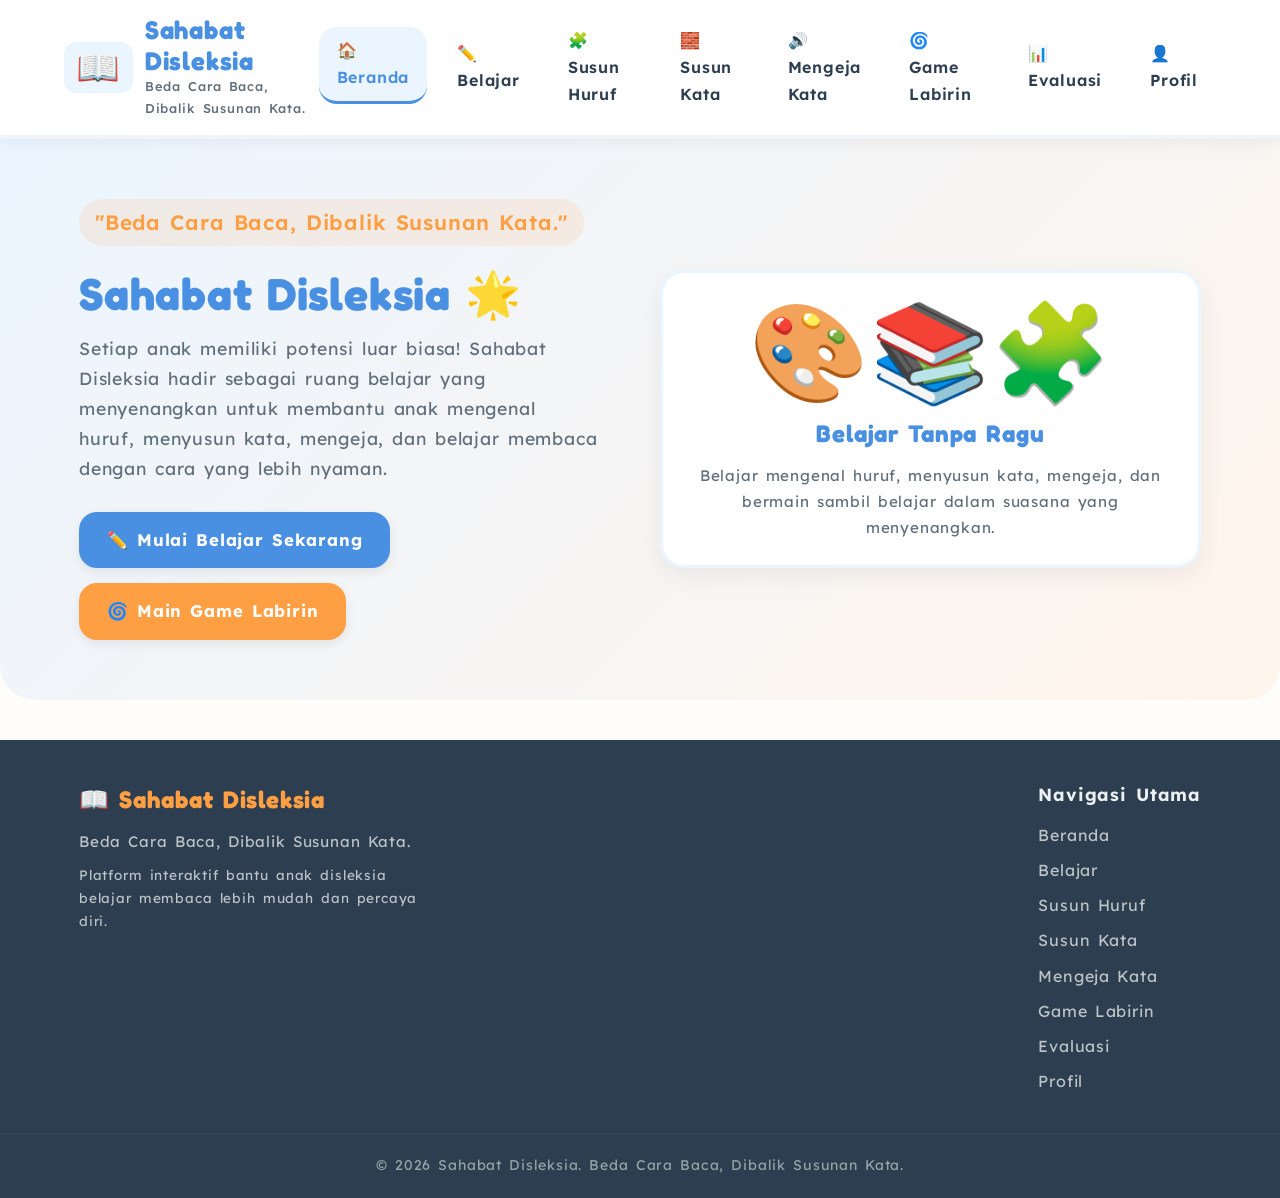
==== index.html @ 706bbc1d "second commit" ====
<!DOCTYPE html>
<html lang="id">
<head>
  <meta charset="UTF-8">
  <meta name="viewport" content="width=device-width, initial-scale=1.0">
  <title>Beranda - Sahabat Disleksia</title>
  <link rel="stylesheet" href="css/style.css">
</head>

<body>

  <!-- Header Navigasi -->
  <header class="main-header">
    <div class="container nav-container">

      <a href="index.html" class="brand-logo">
        <span class="logo-icon">📖</span>

        <div class="brand-text">
          <span class="site-title">Sahabat Disleksia</span>
          <span class="site-tagline">
            Beda Cara Baca, Dibalik Susunan Kata.
          </span>
        </div>
      </a>

      <button
        class="mobile-menu-toggle"
        id="mobileMenuToggle"
        aria-label="Buka Menu"
      >
        ☰
      </button>

      <nav>
        <ul class="nav-links" id="navLinks">

          <li>
            <a href="index.html" class="nav-link active">
              🏠 Beranda
            </a>
          </li>

          <li>
            <a href="belajar.html" class="nav-link">
              ✏️ Belajar
            </a>
          </li>

          <li>
            <a href="susun-huruf.html" class="nav-link">
              🧩 Susun Huruf
            </a>
          </li>

          <li>
            <a href="susun-kata.html" class="nav-link">
              🧱 Susun Kata
            </a>
          </li>

          <li>
            <a href="mengeja-kata.html" class="nav-link">
              🔊 Mengeja Kata
            </a>
          </li>

          <li>
            <a href="game-labirin.html" class="nav-link">
              🌀 Game Labirin
            </a>
          </li>

          <li>
            <a href="evaluasi.html" class="nav-link">
              📊 Evaluasi
            </a>
          </li>

          <li>
            <a href="profil.html" class="nav-link">
              👤 Profil
            </a>
          </li>


        </ul>
      </nav>

    </div>
  </header>


  <!-- Hero Section -->
  <section class="hero">

    <div class="container hero-grid">

      <div class="hero-text">

        <span class="hero-tagline">
          "Beda Cara Baca, Dibalik Susunan Kata."
        </span>

        <h1>
          Sahabat Disleksia 🌟
        </h1>

        <p class="hero-desc">
          Setiap anak memiliki potensi luar biasa!
          Sahabat Disleksia hadir sebagai ruang belajar yang
          menyenangkan untuk membantu anak mengenal huruf,
          menyusun kata, mengeja, dan belajar membaca dengan
          cara yang lebih nyaman.
        </p>

        <div class="hero-buttons">

          <a
            href="belajar.html"
            class="btn btn-primary"
          >
            ✏️ Mulai Belajar Sekarang
          </a>

        <a
          href="game-labirin.html"
          class="btn btn-secondary"
            >
           🌀 Main Game Labirin
        </a>

        </div>

      </div>


      <!-- Ilustrasi Hero -->
      <div class="hero-image-card">

        <div
          style="
            font-size: 6rem;
            line-height: 1.1;
            margin-bottom: 10px;
          "
        >
          🎨📚🧩
        </div>

        <h3
          style="
            font-family: var(--font-heading);
            color: var(--primary);
            font-size: 1.5rem;
            margin-bottom: 8px;
          "
        >
          Belajar Tanpa Ragu
        </h3>

        <p
          style="
            font-size: 0.95rem;
            color: var(--text-muted);
          "
        >
          Belajar mengenal huruf, menyusun kata,
          mengeja, dan bermain sambil belajar
          dalam suasana yang menyenangkan.
        </p>

      </div>

    </div>

  </section>
  
 <!-- Footer -->
<footer class="main-footer">

  <div class="container footer-content">

    <div class="footer-brand">

      <h3>
        📖 Sahabat Disleksia
      </h3>

      <p>
        Beda Cara Baca, Dibalik Susunan Kata.
      </p>

      <p
        style="
          margin-top: 8px;
          font-size: 0.85rem;
        "
      >
        Platform interaktif bantu anak disleksia
        belajar membaca lebih mudah dan percaya diri.
      </p>

    </div>


    <div class="footer-links">

      <h4>Navigasi Utama</h4>

      <ul>

        <li>
          <a href="index.html">
            Beranda
          </a>
        </li>

        <li>
          <a href="belajar.html">
            Belajar
          </a>
        </li>

        <li>
          <a href="susun-huruf.html">
            Susun Huruf
          </a>
        </li>

        <li>
          <a href="susun-kata.html">
            Susun Kata
          </a>
        </li>

        <li>
          <a href="mengeja-kata.html">
            Mengeja Kata
          </a>
        </li>

        <li>
          <a href="game-labirin.html">
            Game Labirin
          </a>
        </li>

        <li>
          <a href="evaluasi.html">
            Evaluasi
          </a>
        </li>

        <li>
          <a href="profil.html">
            Profil
          </a>
        </li>

      </ul>

    </div>

  </div>


  <div class="footer-bottom">

    <p>
      &copy; 2026 Sahabat Disleksia.
      Beda Cara Baca, Dibalik Susunan Kata.
    </p>

  </div>

</footer>


  <!-- JavaScript -->
  <script src="js/main.js"></script>

  <script>
    // Proteksi Auth di Beranda
    requireAuth();
  </script>

</body>
</html>
---- css/style.css ----
/* ----------------------------------------------------
   SAHABAT DISLEKSIA - STYLESHEET UTAMA
   Desain Ramah Anak & Accessible untuk Disleksia
---------------------------------------------------- */

@import url('https://fonts.googleapis.com/css2?family=Fredoka:wght@400;600;700&family=Lexend:wght@400;500;600;700&display=swap');

:root {
  /* Palette Warna Ramah Anak & High Legibility */
  --primary: #4A90E2;        /* Biru Lembut */
  --primary-dark: #357ABD;
  --secondary: #FF9F43;      /* Oranye Ceria */
  --accent: #2ECC71;         /* Hijau Segar */
  --purple: #9B59B6;         /* Ungu Kreatif */
  --warning: #EE5253;        /* Merah Lembut */
  
  --bg-color: #FFFDF9;        /* Off-white (mengurangi silau untuk disleksia) */
  --bg-card: #FFFFFF;
  --text-main: #2C3E50;      /* Kontras tinggi namun tidak menusuk mata */
  --text-muted: #606F7B;
  --border-color: #E2E8F0;
  
  /* Typography */
  --font-main: 'Lexend', 'Comic Neue', Arial, sans-serif;
  --font-heading: 'Fredoka', cursive, sans-serif;
  --letter-spacing: 0.05em;  /* Spasi huruf lebih renggang agar mudah dibaca */
  --word-spacing: 0.15em;    /* Spasi kata yang jelas */
  --line-height: 1.7;        /* Jarak antar baris luas */
  
  /* Shadow & Radius */
  --radius-sm: 12px;
  --radius-md: 18px;
  --radius-lg: 24px;
  --shadow-soft: 0 8px 24px rgba(0, 0, 0, 0.06);
  --shadow-hover: 0 12px 30px rgba(74, 144, 226, 0.18);
}

/* Reset & Global */
* {
  box-sizing: border-box;
  margin: 0;
  padding: 0;
}

body {
  font-family: var(--font-main);
  background-color: var(--bg-color);
  color: var(--text-main);
  line-height: var(--line-height);
  letter-spacing: var(--letter-spacing);
  word-spacing: var(--word-spacing);
  min-height: 100vh;
  display: flex;
  flex-direction: column;
  overflow-x: hidden;
}

/* Dyslexic Font Mode Toggle via JS */
body.font-dyslexic {
  font-family: 'OpenDyslexic', 'Lexend', sans-serif !important;
  letter-spacing: 0.08em;
  word-spacing: 0.2em;
}

/* Container */
.container {
  width: 90%;
  max-width: 1200px;
  margin: 0 auto;
  padding: 0 15px;
}

/* Header & Navbar */
.main-header {
  background: #FFFFFF;
  box-shadow: 0 4px 15px rgba(0,0,0,0.05);
  position: sticky;
  top: 0;
  z-index: 1000;
  border-bottom: 4px solid #F0F4F8;
}

.nav-container {
  display: flex;
  justify-content: space-between;
  align-items: center;
  padding: 15px 0;
}

.brand-logo {
  display: flex;
  align-items: center;
  gap: 12px;
  text-decoration: none;
}

.brand-logo .logo-icon {
  font-size: 2.2rem;
  background: #EBF5FF;
  padding: 8px 12px;
  border-radius: var(--radius-sm);
  display: inline-block;
  line-height: 1;
}

.brand-logo .brand-text {
  display: flex;
  flex-direction: column;
}

.brand-logo .site-title {
  font-family: var(--font-heading);
  font-size: 1.6rem;
  font-weight: 700;
  color: var(--primary);
  line-height: 1.2;
}

.brand-logo .site-tagline {
  font-size: 0.8rem;
  color: var(--text-muted);
  font-weight: 500;
}

/* Nav Menu */
.nav-links {
  display: flex;
  list-style: none;
  gap: 12px;
  align-items: center;
}

.nav-link {
  display: flex;
  align-items: center;
  gap: 8px;
  padding: 10px 18px;
  border-radius: var(--radius-md);
  text-decoration: none;
  font-weight: 600;
  font-size: 1rem;
  color: var(--text-main);
  transition: all 0.2s ease;
}

.nav-link:hover, .nav-link.active {
  background-color: #EBF5FF;
  color: var(--primary);
  transform: translateY(-2px);
}

.nav-link.active {
  border-bottom: 3px solid var(--primary);
}

.user-badge {
  display: flex;
  align-items: center;
  gap: 10px;
  background: #FFF9E6;
  padding: 6px 14px;
  border-radius: 30px;
  border: 2px solid #FFE082;
  font-size: 0.9rem;
  font-weight: 600;
}

.btn-logout {
  background: #FFE5E5;
  color: var(--warning);
  border: none;
  padding: 6px 12px;
  border-radius: 20px;
  cursor: pointer;
  font-weight: bold;
  font-size: 0.85rem;
  transition: 0.2s;
}

.btn-logout:hover {
  background: var(--warning);
  color: white;
}

.mobile-menu-toggle {
  display: none;
  background: none;
  border: none;
  font-size: 1.8rem;
  cursor: pointer;
  color: var(--text-main);
}

/* Hero Section */
.hero {
  background: linear-gradient(135deg, #EBF5FF 0%, #FFF5EB 100%);
  padding: 60px 0;
  border-radius: 0 0 35px 35px;
  margin-bottom: 40px;
  position: relative;
  overflow: hidden;
}

.hero-grid {
  display: grid;
  grid-template-columns: 1fr 1fr;
  gap: 40px;
  align-items: center;
}

.hero-text h1 {
  font-family: var(--font-heading);
  font-size: 2.8rem;
  color: var(--primary);
  margin-bottom: 12px;
  line-height: 1.25;
}

.hero-tagline {
  font-size: 1.3rem;
  font-weight: 600;
  color: var(--secondary);
  background: rgba(255, 159, 67, 0.12);
  display: inline-block;
  padding: 6px 16px;
  border-radius: 30px;
  margin-bottom: 20px;
}

.hero-desc {
  font-size: 1.1rem;
  color: var(--text-muted);
  margin-bottom: 28px;
  max-width: 520px;
}

.hero-buttons {
  display: flex;
  gap: 15px;
  flex-wrap: wrap;
}

.btn {
  display: inline-flex;
  align-items: center;
  justify-content: center;
  gap: 10px;
  padding: 14px 28px;
  font-size: 1.05rem;
  font-weight: 700;
  border-radius: var(--radius-md);
  text-decoration: none;
  border: none;
  cursor: pointer;
  transition: all 0.25s ease;
  box-shadow: 0 4px 12px rgba(0,0,0,0.08);
}

.btn-primary {
  background-color: var(--primary);
  color: white;
}

.btn-primary:hover {
  background-color: var(--primary-dark);
  transform: translateY(-3px);
  box-shadow: var(--shadow-hover);
}

.btn-secondary {
  background-color: var(--secondary);
  color: white;
}

.btn-secondary:hover {
  background-color: #E68A2E;
  transform: translateY(-3px);
}

.btn-accent {
  background-color: var(--accent);
  color: white;
}

.btn-outline {
  background-color: transparent;
  border: 2.5px solid var(--primary);
  color: var(--primary);
}

.btn-outline:hover {
  background-color: var(--primary);
  color: white;
}

.hero-image-card {
  background: white;
  padding: 25px;
  border-radius: var(--radius-lg);
  box-shadow: var(--shadow-soft);
  text-align: center;
  position: relative;
  border: 3px solid #EBF5FF;
}

.hero-illustration {
  width: 100%;
  max-width: 380px;
  height: auto;
  border-radius: var(--radius-md);
}

/* Accessibility Quick Toolbar */
.accessibility-bar {
  background: #FFFFFF;
  border-radius: var(--radius-md);
  padding: 12px 20px;
  margin: 0 auto 30px auto;
  box-shadow: var(--shadow-soft);
  display: flex;
  align-items: center;
  justify-content: space-between;
  gap: 15px;
  border: 2px solid #EBF5FF;
  flex-wrap: wrap;
}

.access-title {
  font-size: 0.95rem;
  font-weight: 700;
  color: var(--primary);
  display: flex;
  align-items: center;
  gap: 8px;
}

.access-controls {
  display: flex;
  gap: 10px;
  flex-wrap: wrap;
}

.btn-tool {
  background: #F8FAFC;
  border: 2px solid #E2E8F0;
  padding: 8px 14px;
  border-radius: var(--radius-sm);
  font-size: 0.9rem;
  font-weight: 600;
  cursor: pointer;
  display: inline-flex;
  align-items: center;
  gap: 6px;
  transition: all 0.2s;
}

.btn-tool:hover, .btn-tool.active {
  background: #EBF5FF;
  border-color: var(--primary);
  color: var(--primary);
}

/* Grid Cards & Feature Cards */
.section-title {
  font-family: var(--font-heading);
  font-size: 2rem;
  color: var(--text-main);
  text-align: center;
  margin-bottom: 12px;
}

.section-subtitle {
  text-align: center;
  color: var(--text-muted);
  font-size: 1.05rem;
  margin-bottom: 35px;
}

.feature-grid {
  display: grid;
  grid-template-columns: repeat(auto-fit, minmax(250px, 1fr));
  gap: 25px;
  margin-bottom: 50px;
}

.card {
  background: var(--bg-card);
  border-radius: var(--radius-lg);
  padding: 30px 24px;
  box-shadow: var(--shadow-soft);
  transition: all 0.3s ease;
  border: 3px solid transparent;
  display: flex;
  flex-direction: column;
  align-items: flex-start;
  position: relative;
}

.card:hover {
  transform: translateY(-6px);
  box-shadow: var(--shadow-hover);
}

.card-belajar { border-top: 6px solid var(--primary); }
.card-game { border-top: 6px solid var(--secondary); }
.card-evaluasi { border-top: 6px solid var(--accent); }
.card-profil { border-top: 6px solid var(--purple); }

.card-icon {
  font-size: 2.8rem;
  margin-bottom: 16px;
  width: 65px;
  height: 65px;
  border-radius: var(--radius-md);
  display: flex;
  align-items: center;
  justify-content: center;
}

.icon-blue { background: #EBF5FF; color: var(--primary); }
.icon-orange { background: #FFF3E6; color: var(--secondary); }
.icon-green { background: #E8F8F0; color: var(--accent); }
.icon-purple { background: #F5EBFB; color: var(--purple); }

.card-title {
  font-size: 1.4rem;
  font-family: var(--font-heading);
  margin-bottom: 10px;
  color: var(--text-main);
}

.card-desc {
  font-size: 0.98rem;
  color: var(--text-muted);
  margin-bottom: 20px;
  flex-grow: 1;
}

/* Audio Player Button Widget */
.audio-btn {
  background: #F0F4F8;
  border: none;
  padding: 6px 12px;
  border-radius: 20px;
  font-size: 0.85rem;
  font-weight: 600;
  cursor: pointer;
  color: var(--primary);
  display: inline-flex;
  align-items: center;
  gap: 6px;
  margin-bottom: 12px;
}

.audio-btn:hover {
  background: #D9E8F5;
}

/* Login Page Styling */
.login-body {
  background: linear-gradient(135deg, #EBF5FF 0%, #FFF5EB 100%);
  display: flex;
  align-items: center;
  justify-content: center;
  min-height: 100vh;
  padding: 20px;
}

.login-card {
  background: #FFFFFF;
  width: 100%;
  max-width: 440px;
  border-radius: var(--radius-lg);
  padding: 40px 30px;
  box-shadow: 0 15px 35px rgba(0,0,0,0.08);
  border: 4px solid #EBF5FF;
  text-align: center;
}

.login-header {
  margin-bottom: 30px;
}

.login-logo {
  font-size: 3rem;
  margin-bottom: 10px;
}

.login-title {
  font-family: var(--font-heading);
  font-size: 1.8rem;
  color: var(--primary);
  margin-bottom: 6px;
}

.login-subtitle {
  font-size: 0.95rem;
  color: var(--text-muted);
}

.form-group {
  margin-bottom: 22px;
  text-align: left;
}

.form-label {
  display: block;
  font-weight: 700;
  font-size: 0.95rem;
  margin-bottom: 8px;
  color: var(--text-main);
}

.form-control {
  width: 100%;
  padding: 14px 16px;
  border: 2px solid var(--border-color);
  border-radius: var(--radius-sm);
  font-size: 1rem;
  font-family: var(--font-main);
  letter-spacing: inherit;
  transition: border-color 0.2s;
  background: #FAFBFD;
}

.form-control:focus {
  outline: none;
  border-color: var(--primary);
  background: #FFFFFF;
  box-shadow: 0 0 0 4px rgba(74, 144, 226, 0.15);
}

.form-helper {
  font-size: 0.85rem;
  color: var(--text-muted);
  margin-top: 6px;
}

.alert-message {
  padding: 12px;
  border-radius: var(--radius-sm);
  margin-bottom: 20px;
  font-size: 0.9rem;
  font-weight: 600;
  display: none;
}

.alert-error {
  background: #FEE2E2;
  color: #991B1B;
  border: 1px solid #FCA5A5;
}

.alert-info {
  background: #E0F2FE;
  color: #0369A1;
  border: 1px solid #7DD3FC;
}

/* Modul Belajar */
.learn-grid {
  display: grid;
  grid-template-columns: repeat(auto-fit, minmax(180px, 1fr));
  gap: 20px;
  margin-top: 25px;
}

.letter-card {
  background: white;
  border-radius: var(--radius-md);
  padding: 25px 15px;
  text-align: center;
  box-shadow: var(--shadow-soft);
  cursor: pointer;
  transition: all 0.2s ease;
  border: 3px solid #EBF5FF;
}

.letter-card:hover {
  transform: scale(1.05);
  border-color: var(--primary);
  box-shadow: var(--shadow-hover);
}

.letter-main {
  font-size: 3.5rem;
  font-family: var(--font-heading);
  font-weight: bold;
  color: var(--primary);
  line-height: 1;
  margin-bottom: 8px;
}

.letter-word {
  font-size: 1.1rem;
  font-weight: 600;
  color: var(--text-main);
}

/* Interactive Games */
.game-container {
  background: white;
  border-radius: var(--radius-lg);
  padding: 30px;
  box-shadow: var(--shadow-soft);
  border: 3px solid #FFF3E6;
  max-width: 750px;
  margin: 0 auto 40px auto;
  text-align: center;
}

.game-score-board {
  display: flex;
  justify-content: space-around;
  background: #FFF9E6;
  padding: 12px 20px;
  border-radius: var(--radius-sm);
  margin-bottom: 25px;
  font-weight: 700;
  font-size: 1.1rem;
  color: var(--secondary);
}

.word-target {
  font-size: 3rem;
  font-family: var(--font-heading);
  letter-spacing: 0.15em;
  color: var(--primary);
  margin: 20px 0;
  padding: 15px;
  background: #F0F4F8;
  border-radius: var(--radius-md);
  display: inline-block;
  min-width: 250px;
}

.game-options {
  display: flex;
  justify-content: center;
  gap: 15px;
  flex-wrap: wrap;
  margin-top: 20px;
}

.option-btn {
  background: #FFFFFF;
  border: 3px solid #E2E8F0;
  padding: 15px 30px;
  font-size: 1.5rem;
  font-weight: 700;
  border-radius: var(--radius-md);
  cursor: pointer;
  transition: all 0.2s ease;
  min-width: 110px;
}

.option-btn:hover {
  background: #EBF5FF;
  border-color: var(--primary);
  color: var(--primary);
  transform: translateY(-2px);
}

/* Footer */
.main-footer {
  margin-top: auto;
  background: #2C3E50;
  color: white;
  padding: 40px 0 20px 0;
}

.footer-content {
  display: flex;
  justify-content: space-between;
  flex-wrap: wrap;
  gap: 30px;
  margin-bottom: 30px;
}

.footer-brand h3 {
  font-family: var(--font-heading);
  font-size: 1.5rem;
  color: var(--secondary);
  margin-bottom: 8px;
}

.footer-brand p {
  color: #BDC3C7;
  font-size: 0.95rem;
  max-width: 350px;
}

.footer-links h4 {
  font-size: 1.1rem;
  margin-bottom: 12px;
  color: #ECF0F1;
}

.footer-links ul {
  list-style: none;
}

.footer-links li {
  margin-bottom: 8px;
}

.footer-links a {
  color: #BDC3C7;
  text-decoration: none;
  transition: color 0.2s;
}

.footer-links a:hover {
  color: white;
}

.footer-bottom {
  text-align: center;
  border-top: 1px solid #34495E;
  padding-top: 20px;
  font-size: 0.88rem;
  color: #95A5A6;
}

/* Responsive Media Queries */
@media (max-width: 900px) {
  .hero-grid {
    grid-template-columns: 1fr;
    text-align: center;
  }

  .hero-text h1 {
    font-size: 2.2rem;
  }

  .hero-buttons {
    justify-content: center;
  }

  .hero-desc {
    margin: 0 auto 28px auto;
  }
}

@media (max-width: 768px) {
  .mobile-menu-toggle {
    display: block;
  }

  .nav-links {
    display: none;
    flex-direction: column;
    position: absolute;
    top: 100%;
    left: 0;
    width: 100%;
    background: white;
    padding: 20px;
    box-shadow: 0 10px 20px rgba(0,0,0,0.1);
    border-bottom: 3px solid var(--primary);
  }

  .nav-links.show {
    display: flex;
  }

  .nav-link {
    width: 100%;
    justify-content: flex-start;
  }

  .user-badge {
    margin-top: 10px;
    width: 100%;
    justify-content: space-between;
  }

  .accessibility-bar {
    flex-direction: column;
    align-items: flex-start;
  }
}

/* ----------------------------------------------------
   KARTU HURUF A-Z (MENGENAL HURUF)
---------------------------------------------------- */
.alphabet-grid {
  display: grid;
  grid-template-columns: repeat(auto-fill, minmax(180px, 1fr));
  gap: 20px;
  margin-top: 25px;
}

.alphabet-card {
  background: #FFFFFF;
  border-radius: var(--radius-md);
  padding: 20px 15px;
  text-align: center;
  box-shadow: var(--shadow-soft);
  cursor: pointer;
  transition: all 0.25s ease;
  border: 3px solid #EBF5FF;
  position: relative;
  display: flex;
  flex-direction: column;
  align-items: center;
}

.alphabet-card:hover {
  transform: translateY(-6px) scale(1.02);
  border-color: var(--primary);
  box-shadow: var(--shadow-hover);
}

.badge-category {
  position: absolute;
  top: 10px;
  right: 10px;
  font-size: 0.65rem;
  font-weight: 800;
  padding: 2px 8px;
  border-radius: 10px;
}

.badge-category.vokal {
  background: #FFF3E6;
  color: var(--secondary);
  border: 1px solid #FFE0B2;
}

.badge-category.konsonan {
  background: #EBF5FF;
  color: var(--primary);
  border: 1px solid #BBDEFB;
}

.alphabet-image {
  font-size: 3.5rem;
  line-height: 1;
  margin: 10px 0 5px 0;
}

.alphabet-letters {
  display: flex;
  align-items: baseline;
  justify-content: center;
  gap: 6px;
  margin-bottom: 4px;
}

.letter-upper {
  font-size: 2.4rem;
  font-family: var(--font-heading);
  font-weight: 700;
  color: var(--primary);
}

.letter-lower {
  font-size: 2.2rem;
  font-family: var(--font-heading);
  font-weight: 600;
  color: var(--secondary);
}

.alphabet-word {
  font-size: 1.25rem;
  font-weight: 700;
  color: var(--text-main);
}

.alphabet-desc {
  font-size: 0.82rem;
  color: var(--text-muted);
  margin-top: 2px;
}

.filter-btn-group {
  display: flex;
  gap: 10px;
  justify-content: center;
  margin-bottom: 25px;
  flex-wrap: wrap;
}

.filter-btn {
  background: #F8FAFC;
  border: 2px solid #E2E8F0;
  padding: 10px 22px;
  border-radius: 30px;
  font-weight: 700;
  font-size: 0.95rem;
  cursor: pointer;
  transition: all 0.2s ease;
}

.filter-btn:hover, .filter-btn.active {
  background: var(--primary);
  color: white;
  border-color: var(--primary);
}

/* ----------------------------------------------------
   MODAL DETAIL HURUF
---------------------------------------------------- */
.modal-overlay {
  position: fixed;
  top: 0;
  left: 0;
  width: 100%;
  height: 100%;
  background: rgba(0, 0, 0, 0.55);
  backdrop-filter: blur(4px);
  z-index: 2000;
  display: flex;
  align-items: center;
  justify-content: center;
  padding: 20px;
  animation: fadeIn 0.25s ease;
}

@keyframes fadeIn {
  from { opacity: 0; transform: scale(0.95); }
  to { opacity: 1; transform: scale(1); }
}

.modal-card {
  background: #FFFFFF;
  border-radius: var(--radius-lg);
  padding: 35px 30px;
  max-width: 520px;
  width: 100%;
  box-shadow: 0 20px 40px rgba(0, 0, 0, 0.2);
  border: 4px solid var(--primary);
  text-align: center;
  position: relative;
}

.modal-close {
  position: absolute;
  top: 15px;
  right: 15px;
  background: #F0F4F8;
  border: none;
  width: 36px;
  height: 36px;
  border-radius: 50%;
  font-size: 1.2rem;
  cursor: pointer;
  color: var(--text-muted);
  transition: all 0.2s;
}

.modal-close:hover {
  background: var(--warning);
  color: white;
}

.detail-image {
  font-size: 5rem;
  line-height: 1;
  margin: 15px 0 10px 0;
}

.detail-letters {
  display: flex;
  align-items: baseline;
  justify-content: center;
  gap: 12px;
  margin-bottom: 8px;
}

.detail-upper {
  font-size: 4.5rem;
  font-family: var(--font-heading);
  font-weight: 700;
  color: var(--primary);
  line-height: 1;
}

.detail-lower {
  font-size: 4rem;
  font-family: var(--font-heading);
  font-weight: 600;
  color: var(--secondary);
  line-height: 1;
}

.detail-word {
  font-size: 2.2rem;
  font-family: var(--font-heading);
  color: var(--text-main);
  margin-bottom: 4px;
}

.detail-syllable {
  font-size: 1.2rem;
  font-weight: 700;
  color: var(--secondary);
  background: #FFF3E6;
  display: inline-block;
  padding: 4px 16px;
  border-radius: 20px;
  margin-bottom: 12px;
}

.detail-desc {
  font-size: 1.05rem;
  color: var(--text-muted);
  margin-bottom: 25px;
}

.detail-actions {
  display: flex;
  flex-direction: column;
  gap: 12px;
}

.detail-actions .btn {
  width: 100%;
}

/* ----------------------------------------------------
   HALAMAN SUSUN HURUF INTERAKTIF
---------------------------------------------------- */
.susun-container {
  max-width: 800px;
  margin: 0 auto 40px auto;
  background: #FFFFFF;
  border-radius: var(--radius-lg);
  padding: 35px 25px;
  box-shadow: var(--shadow-soft);
  border: 4px solid #FFF3E6;
  text-align: center;
}

.image-display-card {
  background: linear-gradient(135deg, #EBF5FF 0%, #FFF5EB 100%);
  border-radius: var(--radius-md);
  padding: 25px;
  margin-bottom: 25px;
  border: 3px dashed var(--primary);
  display: flex;
  flex-direction: column;
  align-items: center;
  justify-content: center;
  position: relative;
}

.image-display-card .image-visual {
  font-size: 5.5rem;
  line-height: 1;
  filter: drop-shadow(0 6px 12px rgba(0,0,0,0.12));
  margin-bottom: 10px;
  transition: transform 0.3s ease;
}

.image-display-card:hover .image-visual {
  transform: scale(1.1);
}

.image-hint-text {
  font-size: 1.15rem;
  font-weight: 700;
  color: var(--text-main);
  margin-top: 5px;
}

.slots-container {
  display: flex;
  justify-content: center;
  gap: 12px;
  margin: 25px 0;
  flex-wrap: wrap;
  min-height: 70px;
}

.slot-box {
  width: 65px;
  height: 65px;
  border-radius: var(--radius-md);
  border: 3px dashed var(--primary);
  background: #FAFBFD;
  display: flex;
  align-items: center;
  justify-content: center;
  font-size: 2rem;
  font-weight: 800;
  font-family: var(--font-heading);
  color: var(--primary);
  cursor: pointer;
  transition: all 0.2s ease;
  box-shadow: inset 0 2px 4px rgba(0,0,0,0.04);
}

.slot-box.filled {
  border-style: solid;
  background: #EBF5FF;
  box-shadow: 0 4px 10px rgba(74, 144, 226, 0.2);
  transform: translateY(-2px);
}

.slot-box.filled:hover {
  background: #FFE5E5;
  border-color: var(--warning);
  color: var(--warning);
}

.pool-container {
  display: flex;
  justify-content: center;
  gap: 12px;
  flex-wrap: wrap;
  margin-bottom: 30px;
  padding: 15px;
  background: #F8FAFC;
  border-radius: var(--radius-md);
  border: 2px solid #E2E8F0;
}

.pool-btn {
  width: 60px;
  height: 60px;
  border-radius: var(--radius-md);
  border: 3px solid var(--secondary);
  background: #FFFFFF;
  color: var(--secondary);
  font-size: 1.8rem;
  font-weight: 800;
  font-family: var(--font-heading);
  cursor: pointer;
  transition: all 0.2s ease;
  box-shadow: 0 4px 8px rgba(0,0,0,0.06);
}

.pool-btn:hover:not(:disabled) {
  background: var(--secondary);
  color: white;
  transform: translateY(-3px) scale(1.05);
  box-shadow: 0 8px 16px rgba(255, 159, 67, 0.3);
}

.pool-btn:disabled {
  opacity: 0.3;
  cursor: not-allowed;
  transform: none;
  border-color: #CBD5E1;
  background: #E2E8F0;
  color: #94A3B8;
}

.action-buttons-group {
  display: flex;
  justify-content: center;
  gap: 15px;
  flex-wrap: wrap;
  margin-top: 20px;
}

.btn-check-answer {
  background-color: var(--accent);
  color: white;
  font-size: 1.2rem;
  padding: 14px 32px;
  border-radius: var(--radius-md);
  border: none;
  font-weight: 800;
  cursor: pointer;
  box-shadow: 0 6px 18px rgba(46, 204, 113, 0.3);
  transition: all 0.25s ease;
}

.btn-check-answer:hover {
  background-color: #27AE60;
  transform: translateY(-3px) scale(1.03);
  box-shadow: 0 10px 22px rgba(46, 204, 113, 0.4);
}

/* ----------------------------------------------------
   HALAMAN SUSUN KATA INTERAKTIF
---------------------------------------------------- */
.word-choices-container {
  display: grid;
  grid-template-columns: repeat(auto-fit, minmax(180px, 1fr));
  gap: 16px;
  margin: 25px 0;
}

.word-choice-btn {
  background: #FFFFFF;
  border: 3px solid #E2E8F0;
  border-radius: var(--radius-md);
  padding: 18px 20px;
  font-size: 1.4rem;
  font-weight: 700;
  font-family: var(--font-heading);
  color: var(--text-main);
  cursor: pointer;
  transition: all 0.25s ease;
  box-shadow: 0 4px 10px rgba(0,0,0,0.05);
  display: flex;
  align-items: center;
  justify-content: center;
  gap: 10px;
}

.word-choice-btn:hover {
  border-color: var(--purple);
  color: var(--purple);
  background: #F5EBFB;
  transform: translateY(-3px);
  box-shadow: 0 8px 18px rgba(155, 89, 182, 0.2);
}

.word-choice-btn.selected {
  border-color: var(--purple);
  background: #F5EBFB;
  color: var(--purple);
  box-shadow: 0 0 0 4px rgba(155, 89, 182, 0.25), 0 8px 18px rgba(155, 89, 182, 0.2);
  transform: translateY(-2px) scale(1.02);
}

/* ----------------------------------------------------
   HALAMAN MENGEJA KATA INTERAKTIF
---------------------------------------------------- */
.syllables-container {
  display: flex;
  justify-content: center;
  gap: 16px;
  margin: 30px 0;
  flex-wrap: wrap;
}

.syllable-block {
  background: #E8F8F0;
  border: 3.5px solid var(--accent);
  color: var(--accent);
  padding: 16px 28px;
  font-size: 2.5rem;
  font-weight: 800;
  font-family: var(--font-heading);
  border-radius: var(--radius-md);
  cursor: pointer;
  transition: all 0.25s ease;
  box-shadow: 0 6px 16px rgba(46, 204, 113, 0.18);
  display: inline-flex;
  align-items: center;
  justify-content: center;
  min-width: 100px;
}

.syllable-block:hover {
  background: var(--accent);
  color: white;
  transform: translateY(-4px) scale(1.06);
  box-shadow: 0 10px 24px rgba(46, 204, 113, 0.35);
}

.syllable-block.active {
  background: var(--accent);
  color: white;
  transform: scale(1.1);
  box-shadow: 0 0 0 6px rgba(46, 204, 113, 0.3);
}

.btn-next-word {
  background-color: var(--primary);
  color: white;
  font-size: 1.2rem;
  padding: 14px 32px;
  border-radius: var(--radius-md);
  border: none;
  font-weight: 800;
  cursor: pointer;
  box-shadow: 0 6px 18px rgba(74, 144, 226, 0.3);
  transition: all 0.25s ease;
  display: inline-flex;
  align-items: center;
  gap: 10px;
}

.btn-next-word:hover {
  background-color: var(--primary-dark);
  transform: translateY(-3px) scale(1.03);
  box-shadow: 0 10px 22px rgba(74, 144, 226, 0.4);
}

.spelling-progress-bar {
  width: 100%;
  height: 12px;
  background: #E2E8F0;
  border-radius: 10px;
  overflow: hidden;
  margin-bottom: 20px;
}

.spelling-progress-fill {
  height: 100%;
  background: linear-gradient(90deg, var(--accent) 0%, var(--primary) 100%);
  width: 0%;
  transition: width 0.4s ease;
}

/* ----------------------------------------------------
   HALAMAN GAME LABIRIN: ALPHABET PICTURE
---------------------------------------------------- */
.maze-container {
  background: white;
  border-radius: var(--radius-lg);
  padding: 30px;
  box-shadow: var(--shadow-soft);
  border: 3px solid #E8F8F0;
  max-width: 850px;
  margin: 0 auto 40px auto;
  text-align: center;
}

.maze-header-bar {
  display: flex;
  justify-content: space-around;
  align-items: center;
  flex-wrap: wrap;
  gap: 12px;
  background: #E8F8F0;
  padding: 14px 20px;
  border-radius: var(--radius-sm);
  margin-bottom: 20px;
  font-weight: 700;
  font-size: 1rem;
  color: var(--text-main);
  border: 2px solid #C8E6C9;
}

.maze-stat-badge {
  background: white;
  padding: 6px 14px;
  border-radius: 20px;
  box-shadow: 0 2px 8px rgba(0,0,0,0.05);
  display: inline-flex;
  align-items: center;
  gap: 6px;
}

.maze-canvas-area {
  position: relative;
  background: #FAFBFD;
  border: 4px solid var(--primary);
  border-radius: var(--radius-md);
  padding: 15px;
  display: flex;
  flex-direction: column;
  align-items: center;
  justify-content: center;
  margin: 0 auto 20px auto;
  max-width: 540px;
  min-height: 400px;
  box-shadow: inset 0 0 15px rgba(0,0,0,0.04);
}

#mazeCanvas {
  background-color: #FFFFFF;
  border-radius: var(--radius-sm);
  box-shadow: 0 4px 12px rgba(0,0,0,0.08);
  touch-action: none;
  max-width: 100%;
  height: auto;
}

/* D-Pad Touch Controller for Mobile & Touch devices */
.dpad-container {
  display: inline-grid;
  grid-template-columns: repeat(3, 54px);
  grid-template-rows: repeat(3, 54px);
  gap: 8px;
  margin: 15px auto;
  justify-content: center;
}

.dpad-btn {
  background: #F0F4F8;
  border: 2.5px solid var(--primary);
  color: var(--primary);
  border-radius: var(--radius-sm);
  font-size: 1.5rem;
  font-weight: bold;
  cursor: pointer;
  display: flex;
  align-items: center;
  justify-content: center;
  transition: all 0.15s ease;
  user-select: none;
  -webkit-user-select: none;
}

.dpad-btn:active, .dpad-btn:hover {
  background: var(--primary);
  color: white;
  transform: scale(0.95);
}

.dpad-btn.btn-up { grid-column: 2; grid-row: 1; }
.dpad-btn.btn-left { grid-column: 1; grid-row: 2; }
.dpad-btn.btn-down { grid-column: 2; grid-row: 3; }
.dpad-btn.btn-right { grid-column: 3; grid-row: 2; }

/* Developer / Old Project Integration Box */
.maze-integration-box {
  background: #FFF9E6;
  border: 2px dashed #FFE082;
  border-radius: var(--radius-md);
  padding: 16px 20px;
  margin-top: 30px;
  text-align: left;
  font-size: 0.9rem;
  color: var(--text-main);
}

.maze-integration-box h4 {
  color: var(--secondary);
  margin-bottom: 6px;
  display: flex;
  align-items: center;
  gap: 8px;
}

/* ----------------------------------------------------
   HALAMAN EVALUASI PERKEMBANGAN & LAPORAN
---------------------------------------------------- */
@media (max-width: 768px) {
  .eval-grid-responsive {
    grid-template-columns: 1fr !important;
  }
}

.badge-container {
  display: flex;
  gap: 15px;
  flex-wrap: wrap;
  justify-content: center;
  margin-top: 15px;
}

.badge-item {
  background: #FAFBFD;
  border: 2px solid #E2E8F0;
  border-radius: var(--radius-sm);
  padding: 12px 18px;
  display: flex;
  align-items: center;
  gap: 12px;
  min-width: 180px;
  transition: all 0.2s ease;
}

.badge-item.unlocked {
  background: #FFF9E6;
  border-color: #FFE082;
  box-shadow: 0 4px 12px rgba(255, 159, 67, 0.15);
}

.badge-icon {
  font-size: 2rem;
}

.badge-info {
  text-align: left;
}

.badge-title {
  font-weight: 700;
  font-size: 0.95rem;
  color: var(--text-main);
}

.badge-desc {
  font-size: 0.8rem;
  color: var(--text-muted);
}

.eval-progress-bar {
  width: 100%;
  height: 10px;
  background: #E2E8F0;
  border-radius: 5px;
  overflow: hidden;
  margin-top: 6px;
}

.eval-progress-fill {
  height: 100%;
  background: var(--primary);
  border-radius: 5px;
  transition: width 0.5s ease;
}

/* Print Styling */
@media print {
  .main-header, .accessibility-bar, .main-footer, .btn, button, .mobile-menu-toggle {
    display: none !important;
  }
  body {
    background: white !important;
    color: black !important;
  }
  .container {
    width: 100% !important;
    max-width: none !important;
  }
  .card, div {
    box-shadow: none !important;
    border-color: #ccc !important;
  }
}

/* ----------------------------------------------------
   QUIZ PILIHAN GANDA EVALUASI
---------------------------------------------------- */
.quiz-card {
  background: white;
  border-radius: var(--radius-lg);
  padding: 25px;
  box-shadow: var(--shadow-soft);
  border: 3px solid #EBF5FF;
  margin-bottom: 35px;
}

.quiz-question-item {
  background: #FAFBFD;
  border: 2px solid #E2E8F0;
  border-radius: var(--radius-md);
  padding: 20px;
  margin-bottom: 20px;
  text-align: left;
}

.quiz-question-title {
  font-size: 1.1rem;
  font-weight: 700;
  color: var(--text-main);
  margin-bottom: 14px;
  display: flex;
  align-items: center;
  gap: 8px;
}

.quiz-options-group {
  display: grid;
  grid-template-columns: 1fr 1fr;
  gap: 12px;
}

@media (max-width: 600px) {
  .quiz-options-group {
    grid-template-columns: 1fr;
  }
}

.quiz-option-label {
  display: flex;
  align-items: center;
  gap: 10px;
  background: white;
  border: 2.5px solid #E2E8F0;
  padding: 12px 16px;
  border-radius: var(--radius-sm);
  cursor: pointer;
  font-weight: 600;
  font-size: 1rem;
  transition: all 0.2s ease;
  user-select: none;
}

.quiz-option-label:hover {
  background: #EBF5FF;
  border-color: var(--primary);
  color: var(--primary);
}

.quiz-option-label input[type="radio"] {
  width: 18px;
  height: 18px;
  accent-color: var(--primary);
  cursor: pointer;
}

.quiz-option-label.selected-correct {
  background: #E8F8F0 !important;
  border-color: #2ECC71 !important;
  color: #27AE60 !important;
}

.quiz-option-label.selected-wrong {
  background: #FEE2E2 !important;
  border-color: #EF4444 !important;
  color: #B91C1C !important;
}

/* ----------------------------------------------------
   PAKET SOAL EVALUASI PAKET LENGKAP & HASIL EVALUASI
---------------------------------------------------- */
.eval-nav-tabs {
  display: flex;
  gap: 10px;
  flex-wrap: wrap;
  justify-content: center;
  margin-bottom: 25px;
}

.eval-tab-btn {
  background: #FAFBFD;
  border: 2px solid #E2E8F0;
  padding: 10px 18px;
  border-radius: var(--radius-md);
  font-weight: 700;
  font-size: 0.95rem;
  color: var(--text-main);
  cursor: pointer;
  transition: all 0.2s ease;
  display: inline-flex;
  align-items: center;
  gap: 6px;
}

.eval-tab-btn:hover, .eval-tab-btn.active {
  background: #EBF5FF;
  border-color: var(--primary);
  color: var(--primary);
  transform: translateY(-2px);
}

.eval-tab-btn.completed {
  border-color: var(--accent);
  color: var(--accent);
  background: #E8F8F0;
}

/* Tile Interactive Styles for Evaluation Questions */
.eval-tile-btn {
  background: white;
  border: 3px solid var(--primary);
  color: var(--primary);
  font-family: var(--font-heading);
  font-size: 1.4rem;
  font-weight: 800;
  padding: 10px 20px;
  border-radius: var(--radius-sm);
  cursor: pointer;
  transition: all 0.15s ease;
  box-shadow: 0 4px 10px rgba(0,0,0,0.06);
  user-select: none;
}

.eval-tile-btn:hover {
  background: var(--primary);
  color: white;
  transform: scale(1.05);
}

.eval-tile-btn.used {
  opacity: 0.35;
  cursor: not-allowed;
  transform: none !important;
  background: #E2E8F0;
  border-color: #CBD5E1;
  color: #94A3B8;
}

.eval-slot-box {
  min-height: 58px;
  background: #F8FAFC;
  border: 2.5px dashed var(--primary);
  border-radius: var(--radius-md);
  padding: 10px;
  display: flex;
  gap: 10px;
  justify-content: center;
  align-items: center;
  flex-wrap: wrap;
  margin: 15px 0;
}

/* Halaman Hasil Evaluasi (Evaluation Results Screen) */
.eval-results-card {
  background: white;
  border-radius: var(--radius-lg);
  padding: 35px 25px;
  box-shadow: var(--shadow-soft);
  border: 4px solid var(--primary);
  text-align: center;
  margin-bottom: 40px;
}

.results-hero-banner {
  background: linear-gradient(135deg, #EBF5FF 0%, #FFF5EB 100%);
  border-radius: var(--radius-md);
  padding: 30px 20px;
  margin-bottom: 30px;
  border: 3px solid #D0E1F9;
}

.results-score-big {
  font-size: 4rem;
  font-family: var(--font-heading);
  font-weight: 800;
  color: var(--primary);
  line-height: 1;
  margin: 10px 0;
}

.results-grid {
  display: grid;
  grid-template-columns: repeat(auto-fit, minmax(200px, 1fr));
  gap: 20px;
  margin: 25px 0;
}

.results-breakdown-card {
  background: #FAFBFD;
  border: 2px solid #E2E8F0;
  border-radius: var(--radius-md);
  padding: 18px;
  text-align: center;
}

.results-review-item {
  background: #F8FAFC;
  border-left: 4px solid var(--primary);
  border-radius: var(--radius-sm);
  padding: 14px 18px;
  margin-bottom: 12px;
  text-align: left;
}

.results-review-item.correct {
  border-left-color: #2ECC71;
}

.results-review-item.wrong {
  border-left-color: #E74C3C;
}

.btn-susun-huruf {
  width: 100%;
  margin-top: auto;
  font-size: 0.9rem;
  padding: 10px;
  color: #ff9638;
  border: 2px solid #ff9638;
  background: white;
}

.btn-susun-huruf:hover,
.btn-susun-huruf:focus,
.btn-susun-huruf:active {
  background: #4a90e2;
  border-color: #4a90e2;
  color: white;
}

.btn-susun-kata:hover,
.btn-susun-kata:focus,
.btn-susun-kata:active,
.btn-mengeja-kata:hover,
.btn-mengeja-kata:focus,
.btn-mengeja-kata:active {
  background: #4a90e2 !important;
  border-color: #4a90e2 !important;
  color: white !important;
}

.word-game-card {
  max-width: 800px;
  margin: 30px auto;
  padding: 24px;
}

.game-stats {
  display: flex;
  justify-content: space-around;
  gap: 15px;
  padding: 16px;
  border-radius: 16px;
  background: #fff7e8;
  margin-bottom: 24px;
}

.word-picture {
  text-align: center;
  padding: 30px;
  border: 2px dashed #4a90e2;
  border-radius: 18px;
  background: #f7fbff;
  margin-bottom: 25px;
}

.picture-placeholder {
  font-size: 6rem;
  margin-bottom: 15px;
}

.syllable-section {
  margin: 25px 0;
  text-align: center;
}

.instruction {
  color: var(--text-muted);
}

.answer-area,
.syllable-options {
  display: flex;
  justify-content: center;
  flex-wrap: wrap;
  gap: 12px;
  min-height: 65px;
  padding: 18px;
  margin-top: 12px;
  border-radius: 16px;
  background: #f8fafc;
}

.syllable-button,
.answer-syllable {
  border: 2px solid #ff9638;
  background: white;
  color: #ff9638;
  border-radius: 14px;
  padding: 12px 20px;
  font-size: 1.2rem;
  font-weight: 700;
  cursor: pointer;
}

.syllable-button:hover {
  background: #4a90e2;
  border-color: #4a90e2;
  color: white;
}

.answer-syllable {
  border-color: #4a90e2;
  color: #4a90e2;
}

.answer-syllable:hover {
  background: #4a90e2;
  color: white;
}

.game-feedback {
  text-align: center;
  font-weight: 700;
  margin: 20px 0;
  min-height: 28px;
}

.game-feedback.success {
  color: #20b968;
}

.game-feedback.error {
  color: #e67e22;
}

.game-actions {
  display: flex;
  justify-content: center;
  flex-wrap: wrap;
  gap: 12px;
  margin-top: 20px;
}

.mengeja-progress {
  display: flex;
  justify-content: space-between;
  align-items: center;
  margin-bottom: 12px;
  font-weight: 700;
  color: var(--accent);
}

.mengeja-visual {
  text-align: center;
  background: linear-gradient(
    135deg,
    #e8f8f0 0%,
    #ebf5ff 100%
  );
  border-color: var(--accent);
}

.mengeja-visual h2 {
  font-family: var(--font-heading);
  font-size: 3rem;
  color: var(--accent);
  margin: 8px 0;
}

.mengeja-visual p {
  font-size: 1.05rem;
  color: var(--text-muted);
}

.spelling-section {
  text-align: center;
  margin-top: 28px;
}

.spelling-section h3 {
  font-family: var(--font-heading);
  margin-bottom: 8px;
}

.spelling-section p {
  color: var(--text-muted);
  margin-bottom: 15px;
}

.letter-spelling,
.syllable-display {
  display: flex;
  justify-content: center;
  align-items: center;
  flex-wrap: wrap;
  gap: 10px;
}

.spelling-letter {
  display: flex;
  align-items: center;
  justify-content: center;
  min-width: 58px;
  min-height: 58px;
  padding: 10px;
  border: 2px solid #4a90e2;
  border-radius: 14px;
  background: #f5f9ff;
  color: #4a90e2;
  font-size: 1.7rem;
  font-weight: 800;
}

.spelling-syllable {
  display: flex;
  align-items: center;
  justify-content: center;
  min-width: 85px;
  min-height: 58px;
  padding: 10px 18px;
  border: 2px solid var(--accent);
  border-radius: 14px;
  background: #effaf4;
  color: var(--accent);
  font-size: 1.4rem;
  font-weight: 800;
}

.action-buttons-group {
  display: flex;
  justify-content: center;
  gap: 12px;
  flex-wrap: wrap;
}

#prevWord:disabled {
  opacity: 0.5;
  cursor: not-allowed;
}
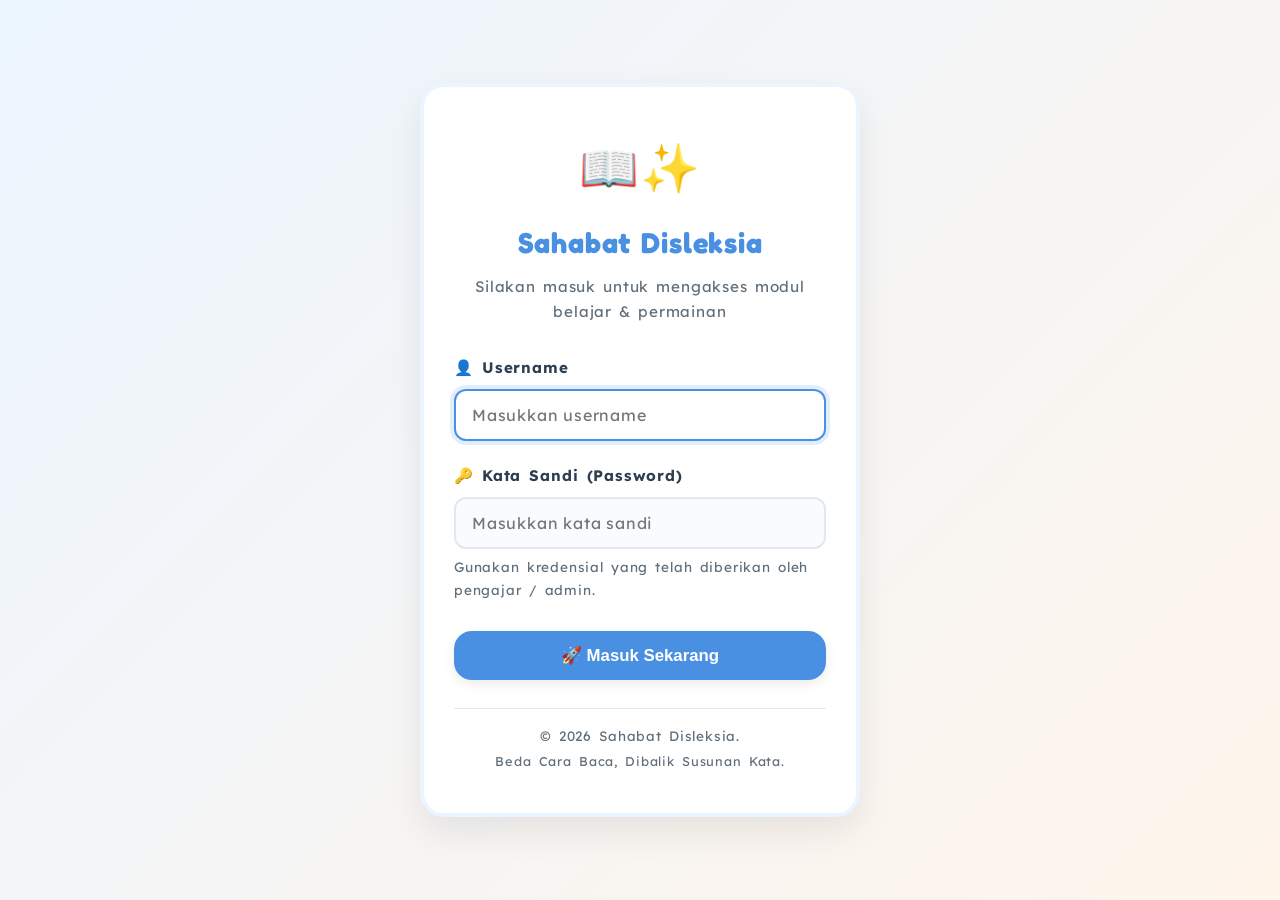
==== commit c3d405eb: "menambahkan sistem login" ====
--- a/index.html
+++ b/index.html
@@ -5,6 +5,7 @@
   <meta name="viewport" content="width=device-width, initial-scale=1.0">
   <title>Beranda - Sahabat Disleksia</title>
   <link rel="stylesheet" href="css/style.css">
+  <script src="js/auth.js"></script>
 </head>
 
 <body>
